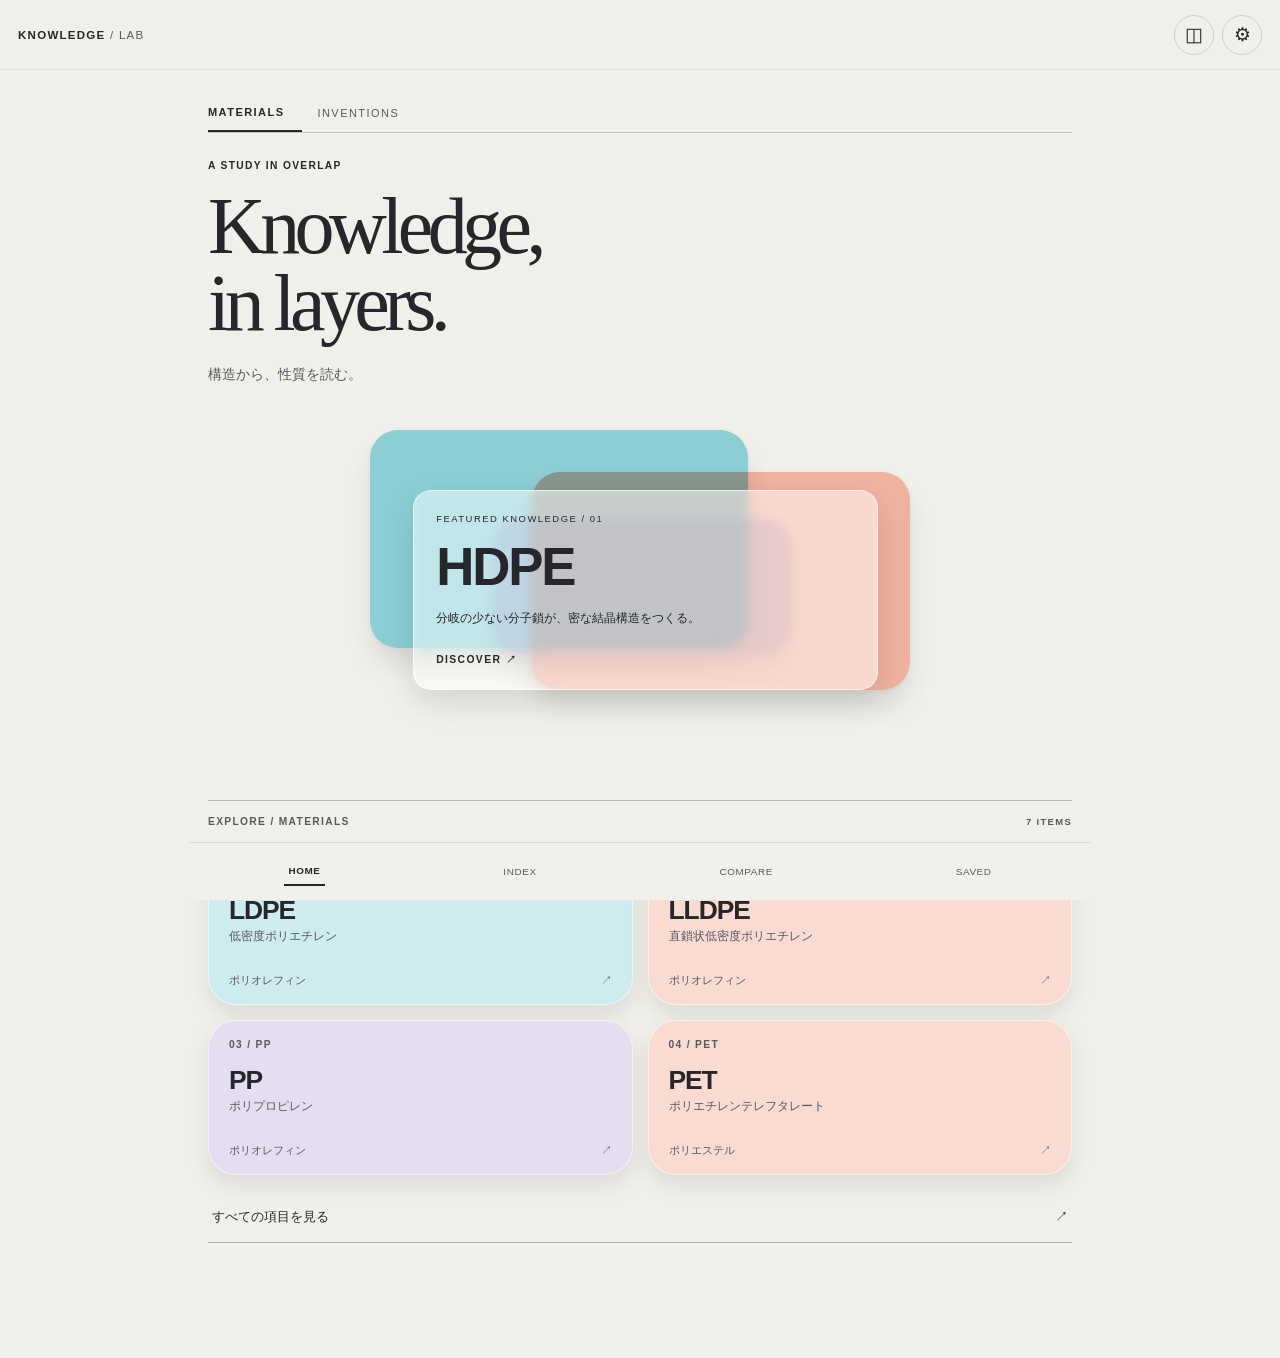
==== layers/index.html @ a9cdba99 "Add files via upload" ====
<!doctype html><html lang="ja"><head><meta charset="utf-8"><meta name="viewport" content="width=device-width,initial-scale=1,viewport-fit=cover"><meta name="theme-color" content="#f0efe9"><meta name="apple-mobile-web-app-capable" content="yes"><meta name="apple-mobile-web-app-status-bar-style" content="default"><meta name="apple-mobile-web-app-title" content="KNOWLEDGE"><link rel="manifest" href="../manifest.webmanifest"><link rel="apple-touch-icon" href="../assets/icon-180.png"><title>KNOWLEDGE / LAB — LAYERS</title><link rel="stylesheet" href="./style.css"></head><body><div id="app"></div><script type="module" src="./index.js"></script></body></html>
---- layers/style.css ----
:root{--bg:#f0efe9;--text:#25272a;--muted:#555b60;--a:#65c1cd;--b:#ef9b82;--c:#b5a0d3;--radius:28px;--alpha:.73;--overlap:42px;--shadow:22px;--space:18px;--scale:1;--blend:multiply}*{box-sizing:border-box}html{font-size:calc(16px * var(--scale));scroll-behavior:smooth}body{margin:0;background:var(--bg);color:var(--text);font-family:-apple-system,BlinkMacSystemFont,'Helvetica Neue','Hiragino Kaku Gothic ProN',sans-serif;-webkit-font-smoothing:antialiased}button,input{font:inherit}button{cursor:pointer;color:inherit}button:disabled{opacity:.35;cursor:default}.top{height:70px;padding:env(safe-area-inset-top) var(--space) 0;min-height:calc(70px + env(safe-area-inset-top));display:flex;align-items:center;justify-content:space-between;border-bottom:1px solid #7772;gap:12px}.brand{font-size:.72rem;letter-spacing:.11em;font-weight:700}.brand b{font-weight:400;color:var(--muted)}.top>div{display:flex;gap:8px}.top button{border:1px solid #7774;border-radius:100px;background:transparent;width:40px;height:40px;font-size:1.2rem}main{padding:24px var(--space) calc(115px + env(safe-area-inset-bottom));max-width:900px;margin:auto}.eyebrow,.sectionhead,.entrynum{font-size:.64rem;letter-spacing:.13em;font-weight:700}.pageheading{margin:20px 0 30px}.pageheading h1{font-family:Georgia,'Times New Roman',serif;font-weight:400;font-size:clamp(3.2rem,14vw,5.8rem);letter-spacing:-.07em;line-height:.96;margin:15px 0 20px}.pageheading p{font-size:.88rem;line-height:1.8;color:var(--muted);max-width:500px}.switcher{display:flex;gap:0;border-bottom:1px solid #1113;margin:0 0 22px}.switcher button{border:0;background:none;font-size:.69rem;letter-spacing:.13em;padding:12px 18px 12px 0;margin-right:15px;color:var(--muted)}.switcher button.active{color:var(--text);font-weight:800;border-bottom:2px solid var(--text)}.composition{height:345px;position:relative;isolation:isolate;margin:0 -4px 38px;overflow:visible}.colorplane{position:absolute;border-radius:var(--radius);height:218px;width:70%;box-shadow:0 18px var(--shadow) #3332,0 2px 6px #3331;opacity:var(--alpha);mix-blend-mode:var(--blend);pointer-events:none}.plane-a{background:var(--a);top:13px;left:0}.plane-b{background:var(--b);top:calc(13px + var(--overlap));right:0}.plane-c{background:var(--c);width:55%;height:135px;left:23%;top:calc(60px + var(--overlap));opacity:calc(var(--alpha) * .72)}.compositionContent{position:absolute;z-index:1;left:8%;right:6%;top:73px;min-height:200px;border:1px solid #fff9;border-radius:calc(var(--radius) * .65);background:#ffffff91;box-shadow:0 12px 30px #2222;backdrop-filter:blur(6px);-webkit-backdrop-filter:blur(6px);display:flex;align-items:start;flex-direction:column;text-align:left;padding:22px;gap:12px}.compositionContent>span:first-child{font-size:.59rem;letter-spacing:.16em}.compositionContent strong{font-size:clamp(2rem,10vw,3.3rem);letter-spacing:-.04em}.compositionContent small{font-size:.78rem;line-height:1.6}.compositionContent .arrow{margin-top:auto;font-size:.65rem;letter-spacing:.13em;font-weight:700}.sectionhead{display:flex;justify-content:space-between;align-items:center;border-top:1px solid #2224;padding-top:15px;margin:30px 0 23px;color:var(--muted)}.sectionhead span:last-child{font-size:.59rem}.stack{display:flex;flex-direction:column;gap:calc(var(--overlap) * -0.3);padding-bottom:18px}.entry{background:color-mix(in srgb,var(--a) 32%,#fff);width:94%;border:1px solid #fff9;min-height:155px;border-radius:var(--radius);padding:18px 20px 16px;text-align:left;display:flex;flex-direction:column;align-items:start;box-shadow:0 10px var(--shadow) #25272a18;position:relative;transition:transform .2s,box-shadow .2s}.entry:nth-child(even){background:color-mix(in srgb,var(--b) 36%,#fff);align-self:end}.entry:nth-child(3n){background:color-mix(in srgb,var(--c) 35%,#fff);align-self:center}.entry:active{transform:translateY(-3px) scale(1.012)}.entrynum{color:var(--muted)}.entry strong{font-size:1.65rem;letter-spacing:-.04em;margin-top:15px}.entry small{font-size:.72rem;color:var(--muted);margin-top:3px}.entryfoot{display:flex;width:100%;justify-content:space-between;margin-top:auto;padding-top:12px;font-size:.68rem;color:var(--muted)}.more{display:flex;justify-content:space-between;width:100%;background:transparent;border:0;border-bottom:1px solid #3335;padding:16px 4px;font-size:.81rem}.search{width:100%;border:0;border-bottom:1px solid #7778;border-radius:0;background:#ffffff7a;padding:16px 12px;outline-offset:3px}.chips{display:flex;gap:8px;overflow:auto;margin:18px 0 28px;scrollbar-width:none}.chip{white-space:nowrap;border:1px solid #7776;background:transparent;border-radius:100px;font-size:.71rem;padding:9px 13px}.chip.selected{background:var(--text);color:var(--bg)}.back{border:0;background:transparent;font-size:.83rem;padding:14px 0}.detailtop{height:290px;position:relative;isolation:isolate;margin:15px 0 26px}.detailcolor{position:absolute;opacity:var(--alpha);mix-blend-mode:var(--blend);border-radius:var(--radius);box-shadow:0 14px var(--shadow) #2222;width:73%;height:210px}.detailcolor.a{background:var(--a);top:0;left:0}.detailcolor.b{background:var(--b);top:var(--overlap);right:0}.detailcontent{position:absolute;inset:80px 8px 5px 22px;z-index:2;pointer-events:none;text-shadow:0 1px 15px #fff9}.detailcontent h1{font-size:clamp(2.7rem,12vw,5rem);margin:14px 0;line-height:1.05;letter-spacing:-.055em}.detailcontent p{font-size:.84rem}.panel{padding:23px 21px;margin:0 0 19px;border-radius:var(--radius);background:color-mix(in srgb,var(--a) 21%,white);box-shadow:0 12px var(--shadow) #2221;border:1px solid #fff8}.panel-alt{background:color-mix(in srgb,var(--b) 24%,white)}.panel h2{font-size:1.3rem;font-weight:500;line-height:1.45;margin:16px 0}.panel p{font-size:.83rem;line-height:1.95}.facts{margin-top:16px}.fact{display:flex;justify-content:space-between;gap:20px;align-items:flex-start;border-top:1px solid #7773;padding:14px 0;font-size:.8rem}.fact span{color:var(--muted)}.fact strong{text-align:right;font-weight:600}.actionrow{display:flex;gap:9px;flex-wrap:wrap;margin:21px 0}.actionrow button,.relations button{padding:13px 16px;border:1px solid #8885;border-radius:calc(var(--radius) / 2);background:#fff8;font-size:.76rem}.relations{display:flex;gap:9px;flex-wrap:wrap}.disclaimer{font-size:.68rem;line-height:1.8;color:var(--muted);margin-top:25px}.picks{display:grid;grid-template-columns:1fr 1fr;gap:10px}.pick{display:flex;flex-direction:column;align-items:flex-start;gap:8px;min-height:115px;padding:14px;background:color-mix(in srgb,var(--c) 23%,white);border:1px solid #9994;border-radius:var(--radius);text-align:left}.pick:nth-child(even){background:color-mix(in srgb,var(--a) 25%,white)}.pick.on{outline:2px solid var(--text)}.pick strong{font-size:1rem}.pick small{color:var(--muted);font-size:.65rem}.compareScroll{overflow:auto;border-radius:16px;border:1px solid #9995}table{border-collapse:collapse;min-width:550px;width:100%;font-size:.73rem}th,td{padding:15px 10px;text-align:left;border-bottom:1px solid #9995;min-width:130px;vertical-align:top;line-height:1.6}th:first-child,td:first-child{min-width:82px;background:#fff8}.empty{background:#fff9;border:1px solid #7773;border-radius:var(--radius);padding:30px 18px;font-size:.8rem;color:var(--muted)}.settingsgroup{margin:30px 0}.settingsgroup h2{font-size:.69rem;letter-spacing:.14em;border-bottom:1px solid #7775;padding-bottom:12px}.colorgrid{display:grid;grid-template-columns:repeat(3,1fr);gap:9px}.colorwell{border:1px solid #9994;border-radius:15px;padding:10px 6px;text-align:center;font-size:.67rem;background:#fff8;display:flex;align-items:center;flex-direction:column;gap:8px}.colorwell input{height:45px;width:95%;border:0;background:none}.range{display:block;padding:17px 0;border-bottom:1px solid #7774}.range>span{display:flex;justify-content:space-between;font-size:.78rem}.range input{display:block;width:100%;margin:15px 0 0;accent-color:var(--text)}.modes{display:flex;gap:7px;flex-wrap:wrap;margin:20px 0}.modes button{border:1px solid #9995;border-radius:999px;background:#fff8;padding:10px 13px;font-size:.67rem}.modes button.active{background:var(--text);color:var(--bg)}.nav{display:flex;position:fixed;z-index:8;bottom:0;left:0;right:0;justify-content:space-around;gap:2px;background:color-mix(in srgb,var(--bg) 94%,white);border-top:1px solid #9994;padding:14px 8px calc(14px + env(safe-area-inset-bottom));backdrop-filter:blur(18px)}.nav button{border:0;background:transparent;font-size:.62rem;letter-spacing:.06em;padding:8px 4px;color:var(--muted)}.nav button.on{font-weight:800;color:var(--text);border-bottom:2px solid var(--text)}.veil{position:fixed;inset:0;background:#10101075;z-index:15;display:flex;align-items:flex-end}.sheet{background:var(--bg);width:100%;border-radius:25px 25px 0 0;padding:26px 24px calc(30px + env(safe-area-inset-bottom));box-shadow:0 -18px 55px #0003}.sheet h2{font-size:1.7rem}.sheet a,.sheet .current,.sheet button{display:block;width:100%;text-align:left;text-decoration:none;color:var(--text);padding:17px 7px;border:0;border-bottom:1px solid #7774;background:transparent;font-size:.88rem}.sheet .current{font-weight:700}button:focus-visible,a:focus-visible,input:focus-visible{outline:2px solid var(--text);outline-offset:4px}@media(min-width:600px){.composition{max-width:540px;margin-left:auto;margin-right:auto}.stack{display:grid;grid-template-columns:repeat(2,1fr);gap:15px}.entry{width:100%}.nav{max-width:900px;margin:auto}.pageheading h1{font-size:5rem}}@media(prefers-reduced-motion:reduce){*,*:before,*:after{transition:none!important;scroll-behavior:auto!important}}
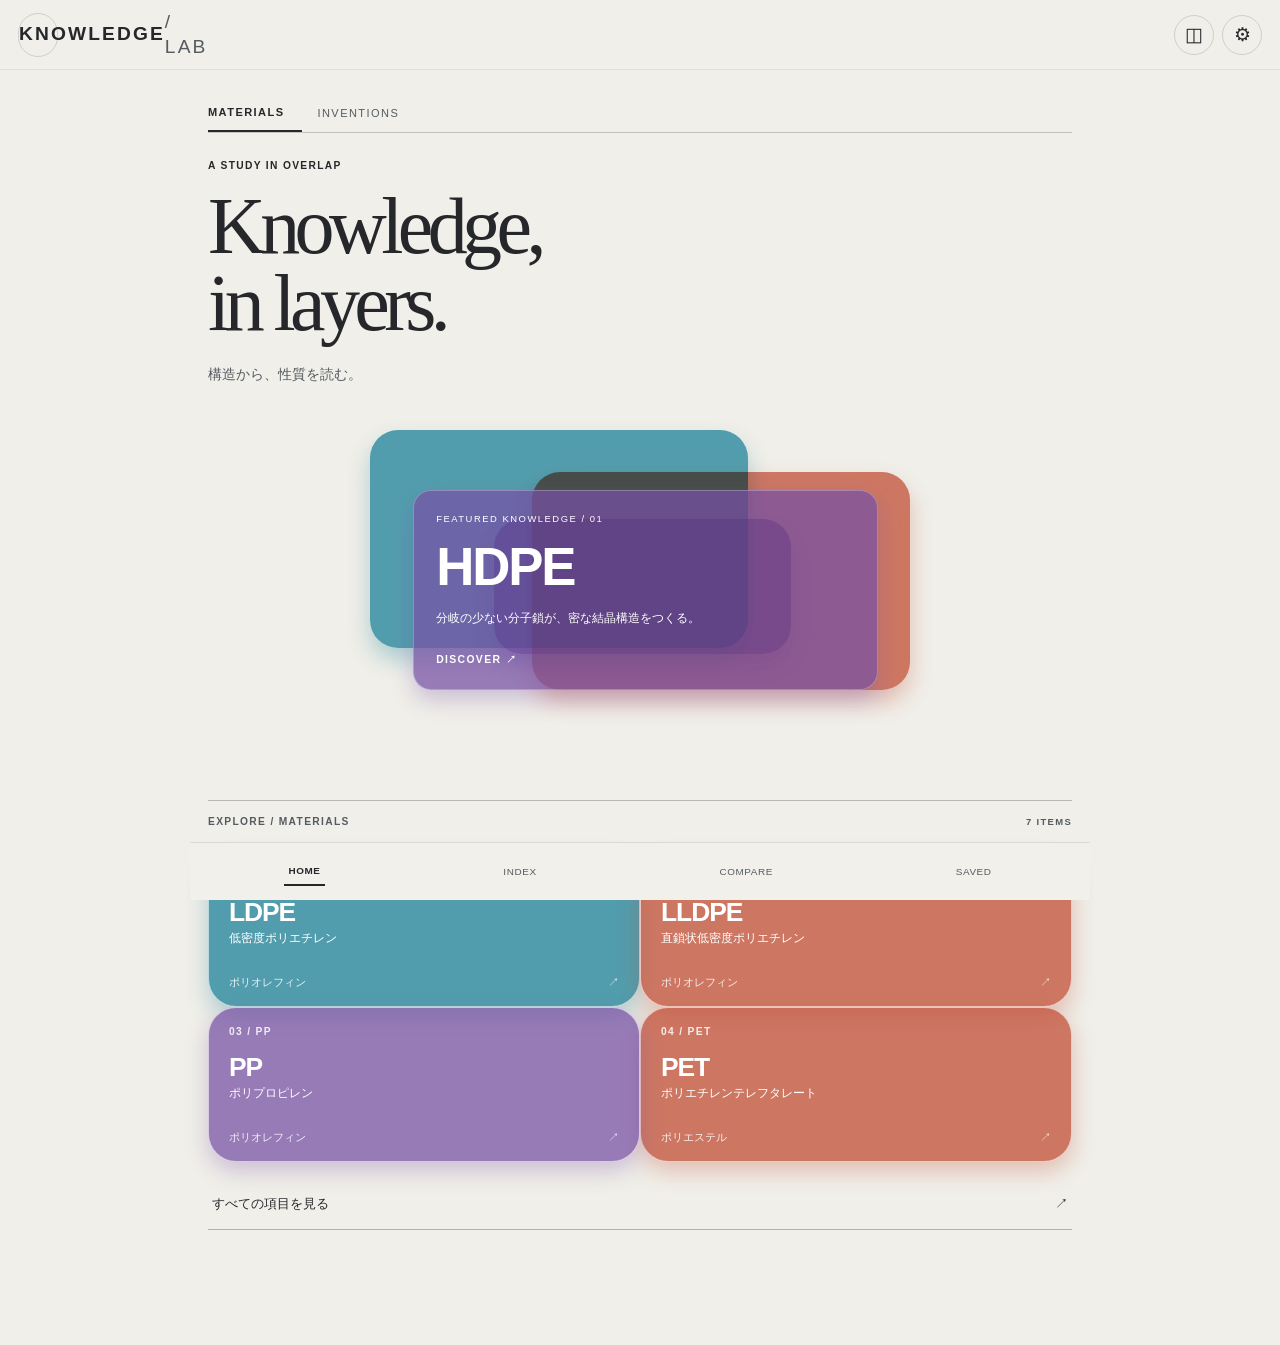
==== commit ef910fba: "Add files via upload" ====
--- a/layers/index.html
+++ b/layers/index.html
@@ -1 +1 @@
-<!doctype html><html lang="ja"><head><meta charset="utf-8"><meta name="viewport" content="width=device-width,initial-scale=1,viewport-fit=cover"><meta name="theme-color" content="#f0efe9"><meta name="apple-mobile-web-app-capable" content="yes"><meta name="apple-mobile-web-app-status-bar-style" content="default"><meta name="apple-mobile-web-app-title" content="KNOWLEDGE"><link rel="manifest" href="../manifest.webmanifest"><link rel="apple-touch-icon" href="../assets/icon-180.png"><title>KNOWLEDGE / LAB — LAYERS</title><link rel="stylesheet" href="./style.css"></head><body><div id="app"></div><script type="module" src="./index.js"></script></body></html>
+<!doctype html><html lang="ja"><head><meta charset="utf-8"><meta name="viewport" content="width=device-width,initial-scale=1,viewport-fit=cover"><meta name="theme-color" content="#f0efe9"><meta name="apple-mobile-web-app-capable" content="yes"><meta name="apple-mobile-web-app-status-bar-style" content="default"><meta name="apple-mobile-web-app-title" content="KNOWLEDGE"><link rel="manifest" href="../manifest.webmanifest"><link rel="apple-touch-icon" href="../assets/icon-180.png?v=05"><title>KNOWLEDGE / LAB — LAYERS</title><link rel="stylesheet" href="./style.css"></head><body><div id="app"></div><script type="module" src="./index.js"></script></body></html>
--- a/layers/style.css
+++ b/layers/style.css
@@ -1 +1,28 @@
 :root{--bg:#f0efe9;--text:#25272a;--muted:#555b60;--a:#65c1cd;--b:#ef9b82;--c:#b5a0d3;--radius:28px;--alpha:.73;--overlap:42px;--shadow:22px;--space:18px;--scale:1;--blend:multiply}*{box-sizing:border-box}html{font-size:calc(16px * var(--scale));scroll-behavior:smooth}body{margin:0;background:var(--bg);color:var(--text);font-family:-apple-system,BlinkMacSystemFont,'Helvetica Neue','Hiragino Kaku Gothic ProN',sans-serif;-webkit-font-smoothing:antialiased}button,input{font:inherit}button{cursor:pointer;color:inherit}button:disabled{opacity:.35;cursor:default}.top{height:70px;padding:env(safe-area-inset-top) var(--space) 0;min-height:calc(70px + env(safe-area-inset-top));display:flex;align-items:center;justify-content:space-between;border-bottom:1px solid #7772;gap:12px}.brand{font-size:.72rem;letter-spacing:.11em;font-weight:700}.brand b{font-weight:400;color:var(--muted)}.top>div{display:flex;gap:8px}.top button{border:1px solid #7774;border-radius:100px;background:transparent;width:40px;height:40px;font-size:1.2rem}main{padding:24px var(--space) calc(115px + env(safe-area-inset-bottom));max-width:900px;margin:auto}.eyebrow,.sectionhead,.entrynum{font-size:.64rem;letter-spacing:.13em;font-weight:700}.pageheading{margin:20px 0 30px}.pageheading h1{font-family:Georgia,'Times New Roman',serif;font-weight:400;font-size:clamp(3.2rem,14vw,5.8rem);letter-spacing:-.07em;line-height:.96;margin:15px 0 20px}.pageheading p{font-size:.88rem;line-height:1.8;color:var(--muted);max-width:500px}.switcher{display:flex;gap:0;border-bottom:1px solid #1113;margin:0 0 22px}.switcher button{border:0;background:none;font-size:.69rem;letter-spacing:.13em;padding:12px 18px 12px 0;margin-right:15px;color:var(--muted)}.switcher button.active{color:var(--text);font-weight:800;border-bottom:2px solid var(--text)}.composition{height:345px;position:relative;isolation:isolate;margin:0 -4px 38px;overflow:visible}.colorplane{position:absolute;border-radius:var(--radius);height:218px;width:70%;box-shadow:0 18px var(--shadow) #3332,0 2px 6px #3331;opacity:var(--alpha);mix-blend-mode:var(--blend);pointer-events:none}.plane-a{background:var(--a);top:13px;left:0}.plane-b{background:var(--b);top:calc(13px + var(--overlap));right:0}.plane-c{background:var(--c);width:55%;height:135px;left:23%;top:calc(60px + var(--overlap));opacity:calc(var(--alpha) * .72)}.compositionContent{position:absolute;z-index:1;left:8%;right:6%;top:73px;min-height:200px;border:1px solid #fff9;border-radius:calc(var(--radius) * .65);background:#ffffff91;box-shadow:0 12px 30px #2222;backdrop-filter:blur(6px);-webkit-backdrop-filter:blur(6px);display:flex;align-items:start;flex-direction:column;text-align:left;padding:22px;gap:12px}.compositionContent>span:first-child{font-size:.59rem;letter-spacing:.16em}.compositionContent strong{font-size:clamp(2rem,10vw,3.3rem);letter-spacing:-.04em}.compositionContent small{font-size:.78rem;line-height:1.6}.compositionContent .arrow{margin-top:auto;font-size:.65rem;letter-spacing:.13em;font-weight:700}.sectionhead{display:flex;justify-content:space-between;align-items:center;border-top:1px solid #2224;padding-top:15px;margin:30px 0 23px;color:var(--muted)}.sectionhead span:last-child{font-size:.59rem}.stack{display:flex;flex-direction:column;gap:calc(var(--overlap) * -0.3);padding-bottom:18px}.entry{background:color-mix(in srgb,var(--a) 32%,#fff);width:94%;border:1px solid #fff9;min-height:155px;border-radius:var(--radius);padding:18px 20px 16px;text-align:left;display:flex;flex-direction:column;align-items:start;box-shadow:0 10px var(--shadow) #25272a18;position:relative;transition:transform .2s,box-shadow .2s}.entry:nth-child(even){background:color-mix(in srgb,var(--b) 36%,#fff);align-self:end}.entry:nth-child(3n){background:color-mix(in srgb,var(--c) 35%,#fff);align-self:center}.entry:active{transform:translateY(-3px) scale(1.012)}.entrynum{color:var(--muted)}.entry strong{font-size:1.65rem;letter-spacing:-.04em;margin-top:15px}.entry small{font-size:.72rem;color:var(--muted);margin-top:3px}.entryfoot{display:flex;width:100%;justify-content:space-between;margin-top:auto;padding-top:12px;font-size:.68rem;color:var(--muted)}.more{display:flex;justify-content:space-between;width:100%;background:transparent;border:0;border-bottom:1px solid #3335;padding:16px 4px;font-size:.81rem}.search{width:100%;border:0;border-bottom:1px solid #7778;border-radius:0;background:#ffffff7a;padding:16px 12px;outline-offset:3px}.chips{display:flex;gap:8px;overflow:auto;margin:18px 0 28px;scrollbar-width:none}.chip{white-space:nowrap;border:1px solid #7776;background:transparent;border-radius:100px;font-size:.71rem;padding:9px 13px}.chip.selected{background:var(--text);color:var(--bg)}.back{border:0;background:transparent;font-size:.83rem;padding:14px 0}.detailtop{height:290px;position:relative;isolation:isolate;margin:15px 0 26px}.detailcolor{position:absolute;opacity:var(--alpha);mix-blend-mode:var(--blend);border-radius:var(--radius);box-shadow:0 14px var(--shadow) #2222;width:73%;height:210px}.detailcolor.a{background:var(--a);top:0;left:0}.detailcolor.b{background:var(--b);top:var(--overlap);right:0}.detailcontent{position:absolute;inset:80px 8px 5px 22px;z-index:2;pointer-events:none;text-shadow:0 1px 15px #fff9}.detailcontent h1{font-size:clamp(2.7rem,12vw,5rem);margin:14px 0;line-height:1.05;letter-spacing:-.055em}.detailcontent p{font-size:.84rem}.panel{padding:23px 21px;margin:0 0 19px;border-radius:var(--radius);background:color-mix(in srgb,var(--a) 21%,white);box-shadow:0 12px var(--shadow) #2221;border:1px solid #fff8}.panel-alt{background:color-mix(in srgb,var(--b) 24%,white)}.panel h2{font-size:1.3rem;font-weight:500;line-height:1.45;margin:16px 0}.panel p{font-size:.83rem;line-height:1.95}.facts{margin-top:16px}.fact{display:flex;justify-content:space-between;gap:20px;align-items:flex-start;border-top:1px solid #7773;padding:14px 0;font-size:.8rem}.fact span{color:var(--muted)}.fact strong{text-align:right;font-weight:600}.actionrow{display:flex;gap:9px;flex-wrap:wrap;margin:21px 0}.actionrow button,.relations button{padding:13px 16px;border:1px solid #8885;border-radius:calc(var(--radius) / 2);background:#fff8;font-size:.76rem}.relations{display:flex;gap:9px;flex-wrap:wrap}.disclaimer{font-size:.68rem;line-height:1.8;color:var(--muted);margin-top:25px}.picks{display:grid;grid-template-columns:1fr 1fr;gap:10px}.pick{display:flex;flex-direction:column;align-items:flex-start;gap:8px;min-height:115px;padding:14px;background:color-mix(in srgb,var(--c) 23%,white);border:1px solid #9994;border-radius:var(--radius);text-align:left}.pick:nth-child(even){background:color-mix(in srgb,var(--a) 25%,white)}.pick.on{outline:2px solid var(--text)}.pick strong{font-size:1rem}.pick small{color:var(--muted);font-size:.65rem}.compareScroll{overflow:auto;border-radius:16px;border:1px solid #9995}table{border-collapse:collapse;min-width:550px;width:100%;font-size:.73rem}th,td{padding:15px 10px;text-align:left;border-bottom:1px solid #9995;min-width:130px;vertical-align:top;line-height:1.6}th:first-child,td:first-child{min-width:82px;background:#fff8}.empty{background:#fff9;border:1px solid #7773;border-radius:var(--radius);padding:30px 18px;font-size:.8rem;color:var(--muted)}.settingsgroup{margin:30px 0}.settingsgroup h2{font-size:.69rem;letter-spacing:.14em;border-bottom:1px solid #7775;padding-bottom:12px}.colorgrid{display:grid;grid-template-columns:repeat(3,1fr);gap:9px}.colorwell{border:1px solid #9994;border-radius:15px;padding:10px 6px;text-align:center;font-size:.67rem;background:#fff8;display:flex;align-items:center;flex-direction:column;gap:8px}.colorwell input{height:45px;width:95%;border:0;background:none}.range{display:block;padding:17px 0;border-bottom:1px solid #7774}.range>span{display:flex;justify-content:space-between;font-size:.78rem}.range input{display:block;width:100%;margin:15px 0 0;accent-color:var(--text)}.modes{display:flex;gap:7px;flex-wrap:wrap;margin:20px 0}.modes button{border:1px solid #9995;border-radius:999px;background:#fff8;padding:10px 13px;font-size:.67rem}.modes button.active{background:var(--text);color:var(--bg)}.nav{display:flex;position:fixed;z-index:8;bottom:0;left:0;right:0;justify-content:space-around;gap:2px;background:color-mix(in srgb,var(--bg) 94%,white);border-top:1px solid #9994;padding:14px 8px calc(14px + env(safe-area-inset-bottom));backdrop-filter:blur(18px)}.nav button{border:0;background:transparent;font-size:.62rem;letter-spacing:.06em;padding:8px 4px;color:var(--muted)}.nav button.on{font-weight:800;color:var(--text);border-bottom:2px solid var(--text)}.veil{position:fixed;inset:0;background:#10101075;z-index:15;display:flex;align-items:flex-end}.sheet{background:var(--bg);width:100%;border-radius:25px 25px 0 0;padding:26px 24px calc(30px + env(safe-area-inset-bottom));box-shadow:0 -18px 55px #0003}.sheet h2{font-size:1.7rem}.sheet a,.sheet .current,.sheet button{display:block;width:100%;text-align:left;text-decoration:none;color:var(--text);padding:17px 7px;border:0;border-bottom:1px solid #7774;background:transparent;font-size:.88rem}.sheet .current{font-weight:700}button:focus-visible,a:focus-visible,input:focus-visible{outline:2px solid var(--text);outline-offset:4px}@media(min-width:600px){.composition{max-width:540px;margin-left:auto;margin-right:auto}.stack{display:grid;grid-template-columns:repeat(2,1fr);gap:15px}.entry{width:100%}.nav{max-width:900px;margin:auto}.pageheading h1{font-size:5rem}}@media(prefers-reduced-motion:reduce){*,*:before,*:after{transition:none!important;scroll-behavior:auto!important}}
+
+/* App title is a shared home-navigation control. */
+.app-home{appearance:none;-webkit-appearance:none;display:inline-flex;align-items:center;gap:0;background:transparent;border:0;box-shadow:none;color:inherit;padding:10px 0;margin:0;text-align:left;cursor:pointer;line-height:1.3;min-height:44px;touch-action:manipulation}.app-home:focus-visible{outline:2px solid currentColor;outline-offset:3px}.app-home:active{opacity:.65}
+
+/* v0.5: strong panel hue independent of alpha, panel-colored shadows */
+:root{--panel-text:#fff;--alpha-percent:73%}
+.colorplane{opacity:1;background-color:color-mix(in srgb,var(--a) var(--alpha-percent),transparent);box-shadow:0 8px 18px color-mix(in srgb,var(--a) 28%,transparent),0 2px 5px color-mix(in srgb,var(--a) 16%,transparent);}
+.colorplane.plane-a{background-color:color-mix(in srgb,var(--a) var(--alpha-percent),transparent);box-shadow:0 12px var(--shadow) color-mix(in srgb,var(--a) 30%,transparent)}
+.colorplane.plane-b{background-color:color-mix(in srgb,var(--b) var(--alpha-percent),transparent);box-shadow:0 12px var(--shadow) color-mix(in srgb,var(--b) 30%,transparent)}
+.colorplane.plane-c{background-color:color-mix(in srgb,var(--c) var(--alpha-percent),transparent);opacity:1;box-shadow:0 12px var(--shadow) color-mix(in srgb,var(--c) 30%,transparent)}
+.compositionContent{background:color-mix(in srgb,var(--c) var(--alpha-percent),transparent);color:var(--panel-text);border-color:#ffffff42;box-shadow:0 10px var(--shadow) color-mix(in srgb,var(--c) 30%,transparent);backdrop-filter:none;-webkit-backdrop-filter:none;text-shadow:none;}
+.compositionContent small,.compositionContent span{color:inherit}
+.stack{gap:0;padding-top:2px}
+.entry{background:color-mix(in srgb,var(--a) var(--alpha-percent),transparent);color:var(--panel-text);box-shadow:0 9px var(--shadow) color-mix(in srgb,var(--a) 30%,transparent);margin-top:calc(var(--overlap) * -0.28);z-index:1;}
+.entry:first-child{margin-top:0}
+.entry:nth-child(even){background:color-mix(in srgb,var(--b) var(--alpha-percent),transparent);box-shadow:0 9px var(--shadow) color-mix(in srgb,var(--b) 30%,transparent);z-index:2}
+.entry:nth-child(3n){background:color-mix(in srgb,var(--c) var(--alpha-percent),transparent);box-shadow:0 9px var(--shadow) color-mix(in srgb,var(--c) 30%,transparent);z-index:3}
+.entrynum,.entry small,.entryfoot{color:var(--panel-text)}
+.entrynum,.entryfoot{opacity:.86}
+.detailcolor{opacity:1}
+.detailcolor.a{background:color-mix(in srgb,var(--a) var(--alpha-percent),transparent);box-shadow:0 12px var(--shadow) color-mix(in srgb,var(--a) 30%,transparent)}
+.detailcolor.b{background:color-mix(in srgb,var(--b) var(--alpha-percent),transparent);box-shadow:0 12px var(--shadow) color-mix(in srgb,var(--b) 30%,transparent)}
+.detailcontent{color:var(--panel-text);text-shadow:none}
+.panel{background:color-mix(in srgb,var(--a) var(--alpha-percent),transparent);color:var(--panel-text);box-shadow:0 11px var(--shadow) color-mix(in srgb,var(--a) 28%,transparent);margin-bottom:calc(19px - var(--overlap) * .3);position:relative;}
+.panel-alt{background:color-mix(in srgb,var(--b) var(--alpha-percent),transparent);box-shadow:0 11px var(--shadow) color-mix(in srgb,var(--b) 28%,transparent);margin-left:6%;}
+.panel .eyebrow,.panel .fact span{color:inherit;opacity:.85}
+@media(min-width:600px){.entry{margin-top:0}}
